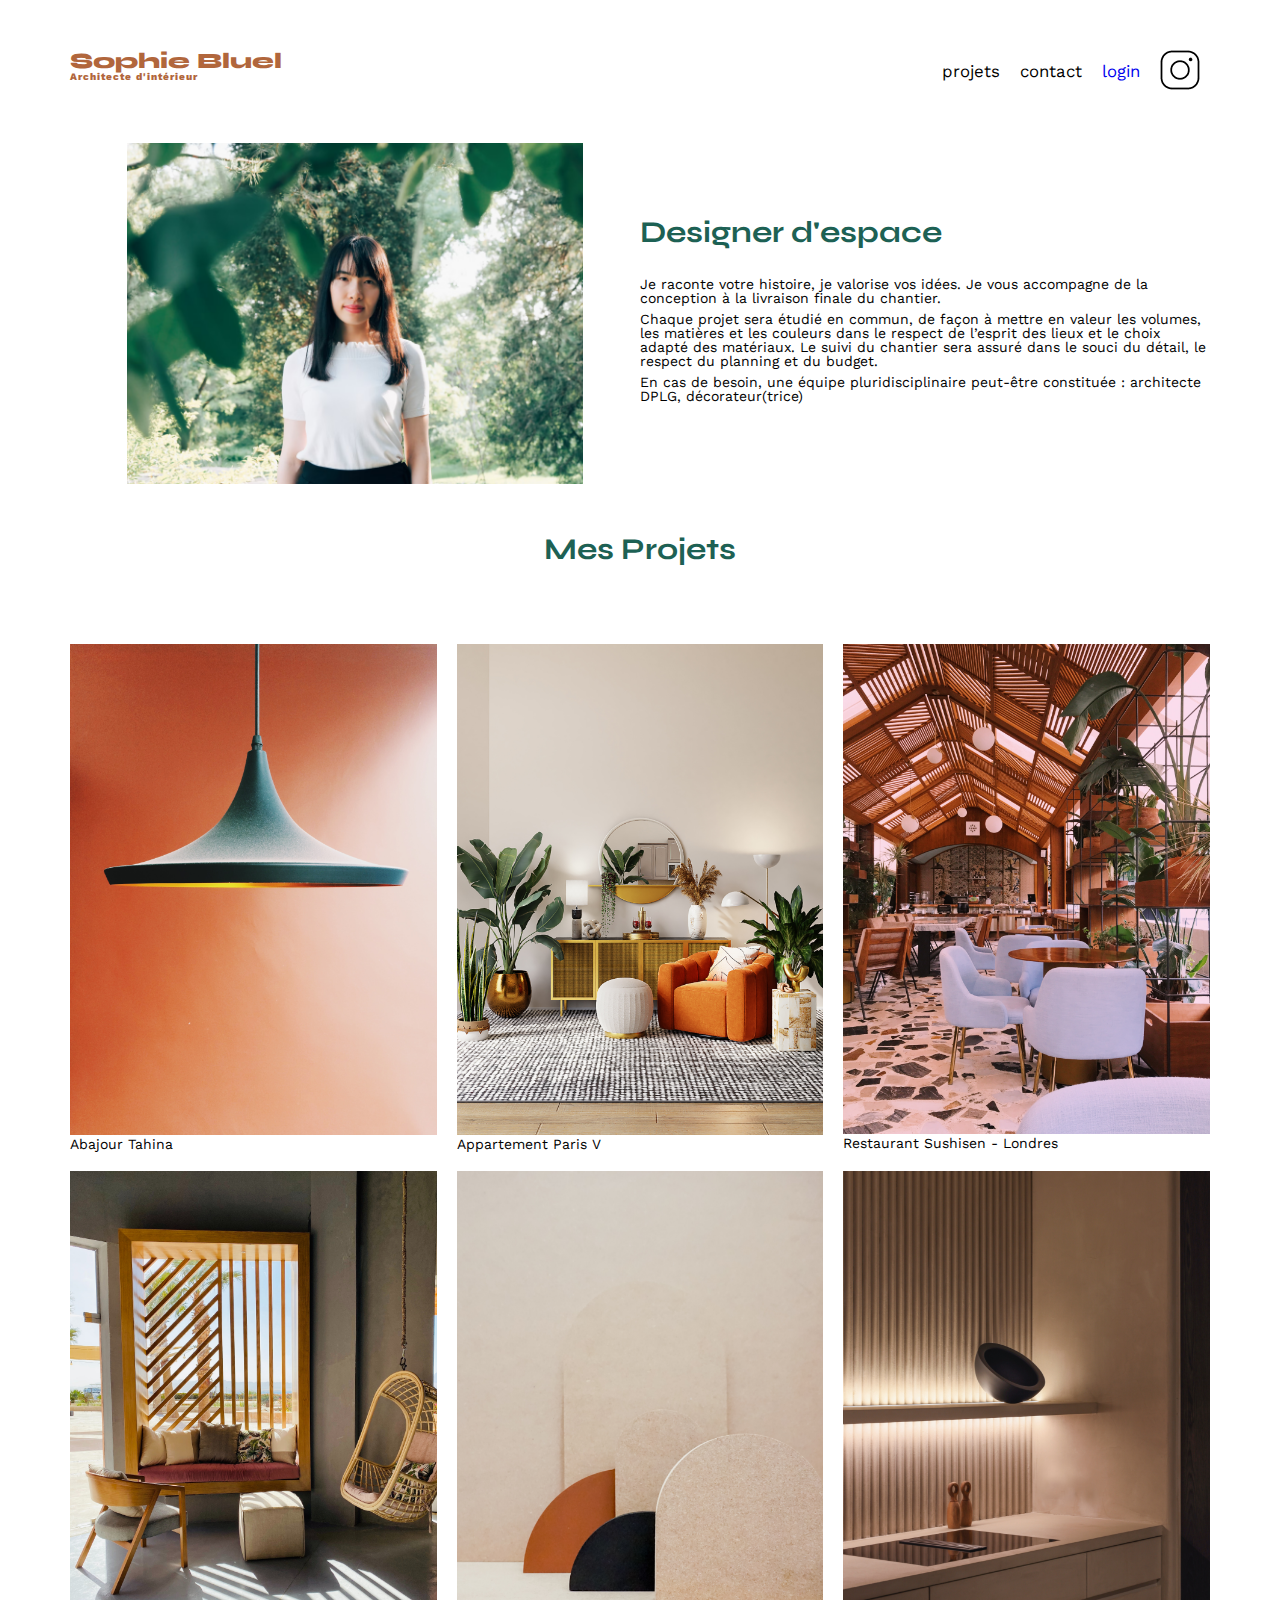
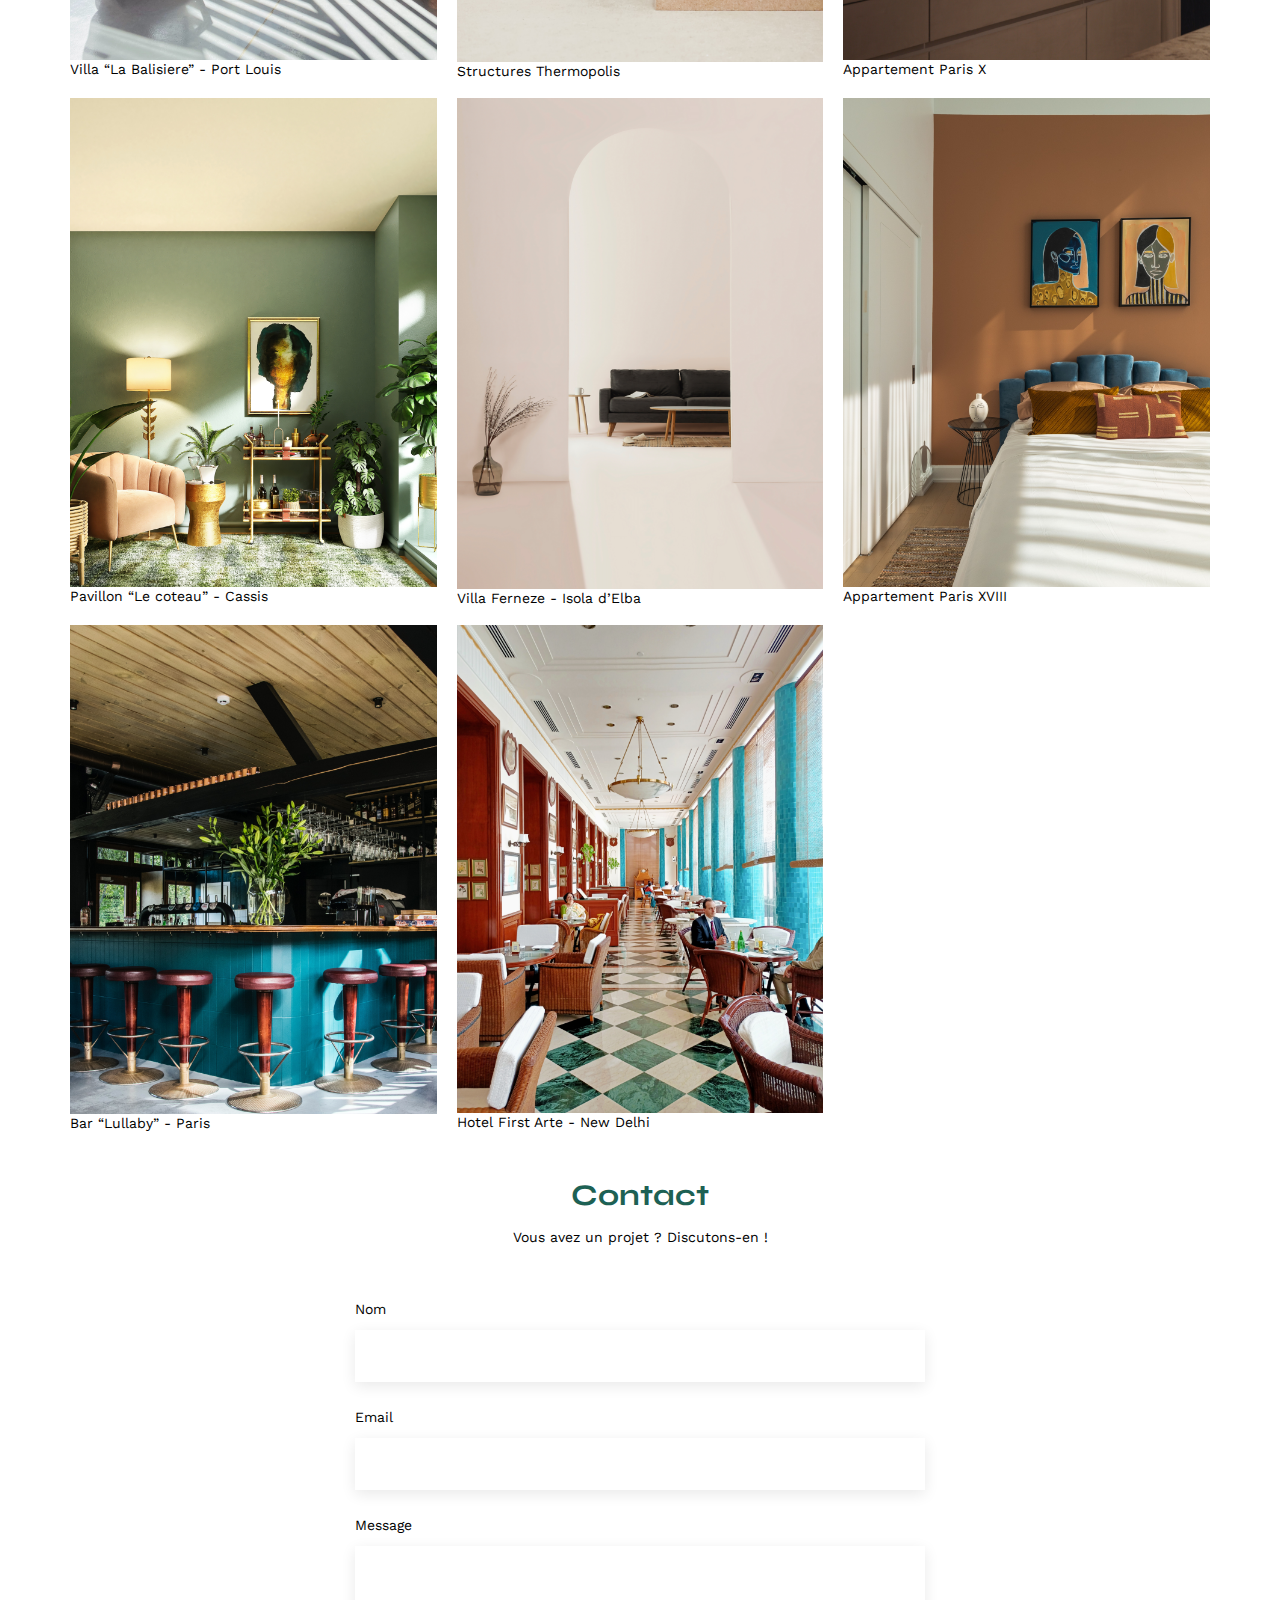
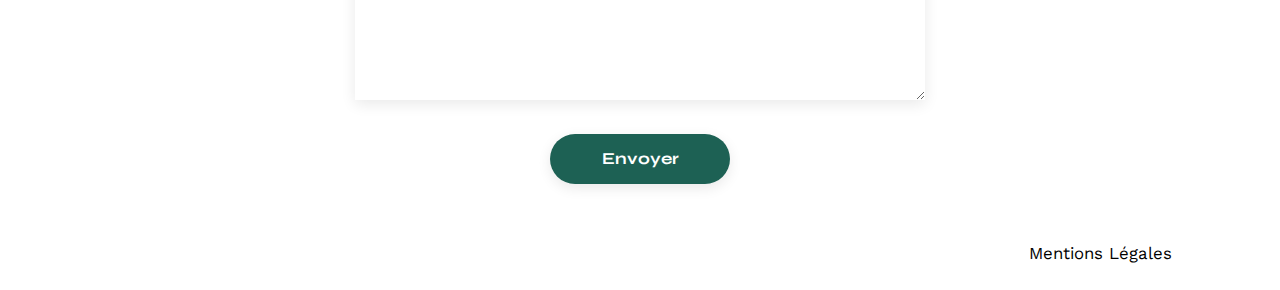
==== FrontEnd/index.html @ b523c358 "ajout boutons filtres via JS" ====
<!DOCTYPE html>
<html lang="fr">
  <head>
    <meta charset="UTF-8" />
    <title>Sophie Bluel - Architecte d'intérieur</title>
    <meta name="viewport" content="width=device-width, initial-scale=1.0" />
    <link rel="preconnect" href="https://fonts.googleapis.com" />
    <link rel="preconnect" href="https://fonts.gstatic.com" crossorigin />
    <link
      href="https://fonts.googleapis.com/css2?family=Syne:wght@700;800&family=Work+Sans&display=swap"
      rel="stylesheet"
    />
    <meta name="description" content="" />
    <link rel="stylesheet" href="./assets/style.css" />
    <script src="./assets/js/script.js" defer></script>
  </head>
  <body class="mode-edit">
    <header>
      <h1>Sophie Bluel <span>Architecte d'intérieur</span></h1>
      <nav>
        <ul>
          <li>projets</li>
          <li>contact</li>
          <li><a href="./login.html">login</a></li>
          <li><img src="./assets/icons/instagram.png" alt="Instagram" /></li>
        </ul>
      </nav>
    </header>
    <main>
      <section id="introduction">
        <figure>
          <img src="./assets/images/sophie-bluel.png" alt="" />
        </figure>
        <article>
          <h2>Designer d'espace</h2>
          <p>
            Je raconte votre histoire, je valorise vos idées. Je vous accompagne
            de la conception à la livraison finale du chantier.
          </p>
          <p>
            Chaque projet sera étudié en commun, de façon à mettre en valeur les
            volumes, les matières et les couleurs dans le respect de l’esprit
            des lieux et le choix adapté des matériaux. Le suivi du chantier
            sera assuré dans le souci du détail, le respect du planning et du
            budget.
          </p>
          <p>
            En cas de besoin, une équipe pluridisciplinaire peut-être constituée
            : architecte DPLG, décorateur(trice)
          </p>
        </article>
      </section>
      <section id="portfolio">
        <h2>Mes Projets</h2>
        <div class="filtres">
          <!--<button class="filtre active tous" data-attribute-toto="lulu" >Tous</button>
			<button class="filtre objets">Objets</button>
			<button class="filtre appartements">Appartements</button>
			<button class="filtre hotels-restaurants">Hôtel & Restaurants</button>-->
        </div>
        <div class="gallery">
          <figure>
            <img src="assets/images/abajour-tahina.png" alt="Abajour Tahina" />
            <figcaption>Abajour Tahina</figcaption>
          </figure>
          <figure>
            <img
              src="assets/images/appartement-paris-v.png"
              alt="Appartement Paris V"
            />
            <figcaption>Appartement Paris V</figcaption>
          </figure>
          <figure>
            <img
              src="assets/images/restaurant-sushisen-londres.png"
              alt="Restaurant Sushisen - Londres"
            />
            <figcaption>Restaurant Sushisen - Londres</figcaption>
          </figure>
          <figure>
            <img
              src="assets/images/la-balisiere.png"
              alt="Villa “La Balisiere” - Port Louis"
            />
            <figcaption>Villa “La Balisiere” - Port Louis</figcaption>
          </figure>
          <figure>
            <img
              src="assets/images/structures-thermopolis.png"
              alt="Structures Thermopolis"
            />
            <figcaption>Structures Thermopolis</figcaption>
          </figure>
          <figure>
            <img
              src="assets/images/appartement-paris-x.png"
              alt="Appartement Paris X"
            />
            <figcaption>Appartement Paris X</figcaption>
          </figure>
          <figure>
            <img
              src="assets/images/le-coteau-cassis.png"
              alt="Pavillon “Le coteau” - Cassis"
            />
            <figcaption>Pavillon “Le coteau” - Cassis</figcaption>
          </figure>
          <figure>
            <img
              src="assets/images/villa-ferneze.png"
              alt="Villa Ferneze - Isola d’Elba"
            />
            <figcaption>Villa Ferneze - Isola d’Elba</figcaption>
          </figure>
          <figure>
            <img
              src="assets/images/appartement-paris-xviii.png"
              alt="Appartement Paris XVIII"
            />
            <figcaption>Appartement Paris XVIII</figcaption>
          </figure>
          <figure>
            <img
              src="assets/images/bar-lullaby-paris.png"
              alt="Bar “Lullaby” - Paris"
            />
            <figcaption>Bar “Lullaby” - Paris</figcaption>
          </figure>
          <figure>
            <img
              src="assets/images/hotel-first-arte-new-delhi.png"
              alt="Hotel First Arte - New Delhi"
            />
            <figcaption>Hotel First Arte - New Delhi</figcaption>
          </figure>
        </div>
      </section>
      <section id="contact">
        <h2>Contact</h2>
        <p>Vous avez un projet ? Discutons-en !</p>
        <form action="#" method="post">
          <label for="name">Nom</label>
          <input type="text" name="name" id="name" />
          <label for="email">Email</label>
          <input type="email" name="email" id="email" />
          <label for="message">Message</label>
          <textarea name="message" id="message" cols="30" rows="10"></textarea>
          <input type="submit" value="Envoyer" />
        </form>
      </section>
    </main>

    <footer>
      <nav>
        <ul>
          <li>Mentions Légales</li>
        </ul>
      </nav>
    </footer>
  </body>
</html>
---- FrontEnd/assets/style.css ----
/* http://meyerweb.com/eric/tools/css/reset/
   v2.0 | 20110126
   License: none (public domain)
*/

html, body, div, span, applet, object, iframe,
h1, h2, h3, h4, h5, h6, p, blockquote, pre,
a, abbr, acronym, address, big, cite, code,
del, dfn, em, img, ins, kbd, q, s, samp,
small, strike, strong, sub, sup, tt, var,
b, u, i, center,
dl, dt, dd, ol, ul, li,
fieldset, form, label, legend,
table, caption, tbody, tfoot, thead, tr, th, td,
article, aside, canvas, details, embed,
figure, figcaption, footer, header, hgroup,
menu, nav, output, ruby, section, summary,
time, mark, audio, video {
	margin: 0;
	padding: 0;
	border: 0;
	font-size: 100%;
	font: inherit;
	vertical-align: baseline;
}
/* HTML5 display-role reset for older browsers */
article, aside, details, figcaption, figure,
footer, header, hgroup, menu, nav, section {
	display: block;
}
body {
	line-height: 1;
}
ol, ul {
	list-style: none;
}
blockquote, q {
	quotes: none;
}
blockquote:before, blockquote:after,
q:before, q:after {
	content: '';
	content: none;
}
table {
	border-collapse: collapse;
	border-spacing: 0;
}
/** end reset css**/
body {
	max-width: 1140px;
	margin:auto;
	font-family: 'Work Sans' ;
	font-size: 14px;
}
header {
	display: flex;
	justify-content: space-between;
	margin: 50px 0
}
section {
	margin: 50px 0
}

h1{
	display: flex;
	flex-direction: column;
	font-family: 'Syne';
	font-size: 22px;
	font-weight: 800;
	color: #B1663C
}

h1 > span {
	font-family: 'Work Sans';
	font-size:10px;
	letter-spacing: 0.1em;
;
}

h2{
	font-family: 'Syne';
	font-weight: 700;
	font-size: 30px;
	color: #1D6154
}
nav ul {
	display: flex;
	align-items: center;
	list-style-type: none;

}
nav li {
	padding: 0 10px;
	font-size: 1.2em;
}

nav a {
	text-decoration: none;
}

li:hover {
	color: #B1663C;
}
#introduction {
	display: flex;
	align-items: center;
}
#introduction figure {
	flex: 1
}
#introduction img {
	display: block;
	margin: auto;
	width: 80%;
}

#introduction article {
	flex: 1
}
#introduction h2 {
	margin-bottom: 1em;
}

#introduction p {
	margin-bottom: 0.5em;
}
#portfolio h2 {
	text-align: center;
	margin-bottom: 1em;
}

.filtres {
	display: flex;
	justify-content: center;
	gap: 10px;
	margin-bottom: 50px;
}

.filtres button {
	border-radius: 60px;
	height: 37px;
	width: auto;
	color: #1d6154;
	background-color: white;
	font-size: 16px;
	font-weight: bold;
}

.gallery {
	width: 100%;
	display: grid;
	grid-template-columns: 1fr 1fr 1fr;
	grid-column-gap: 20px;
	grid-row-gap: 20px;
}

.gallery img {
	width: 100%;

}
#contact {
	width: 50%;
margin: auto;
}
#contact > * {
	text-align: center;

}
#contact h2{
	margin-bottom: 20px;
}
#contact form {
	text-align: left;
	margin-top:30px;
	display: flex;
	flex-direction: column;
}

#contact input {
	height: 50px;
	font-size: 1.2em;
	border: none;
	box-shadow: 0px 4px 14px rgba(0, 0, 0, 0.09);
}
#contact label {
	margin: 2em 0 1em 0;
}
#contact textarea {
	border: none;
	box-shadow: 0px 4px 14px rgba(0, 0, 0, 0.09);
}

input[type="submit"]{
	font-family: 'Syne';
	font-weight: 700;
	color: white;
	background-color: #1D6154;
	margin : 2em auto ;
	width: 180px;
	text-align: center;
	border-radius: 60px ;
}

footer nav ul {
	display: flex;
	justify-content: flex-end;
	margin: 2em
}
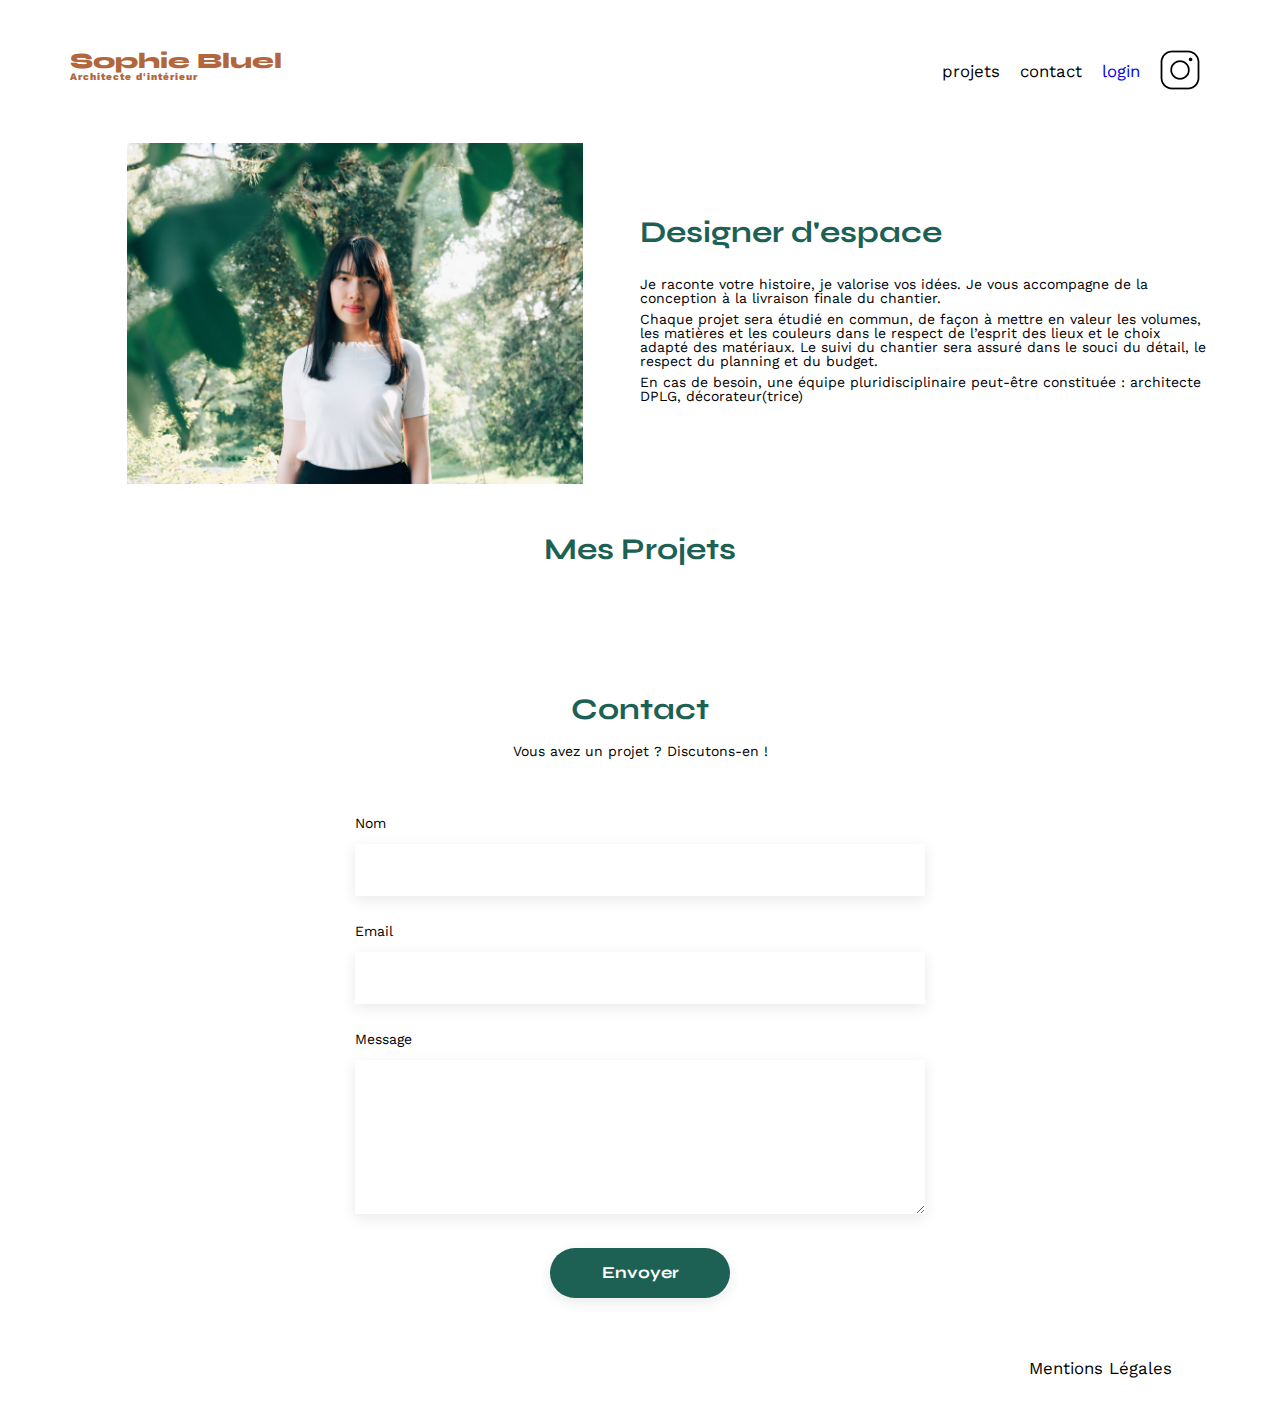
==== commit 7a8578e6: "Générer works sur HTML" ====
--- a/FrontEnd/index.html
+++ b/FrontEnd/index.html
@@ -59,7 +59,7 @@
 			<button class="filtre hotels-restaurants">Hôtel & Restaurants</button>-->
         </div>
         <div class="gallery">
-          <figure>
+          <!--<figure>
             <img src="assets/images/abajour-tahina.png" alt="Abajour Tahina" />
             <figcaption>Abajour Tahina</figcaption>
           </figure>
@@ -132,7 +132,7 @@
               alt="Hotel First Arte - New Delhi"
             />
             <figcaption>Hotel First Arte - New Delhi</figcaption>
-          </figure>
+          </figure>-->
         </div>
       </section>
       <section id="contact">
--- a/FrontEnd/assets/style.css
+++ b/FrontEnd/assets/style.css
@@ -3,208 +3,289 @@
    License: none (public domain)
 */
 
-html, body, div, span, applet, object, iframe,
-h1, h2, h3, h4, h5, h6, p, blockquote, pre,
-a, abbr, acronym, address, big, cite, code,
-del, dfn, em, img, ins, kbd, q, s, samp,
-small, strike, strong, sub, sup, tt, var,
-b, u, i, center,
-dl, dt, dd, ol, ul, li,
-fieldset, form, label, legend,
-table, caption, tbody, tfoot, thead, tr, th, td,
-article, aside, canvas, details, embed,
-figure, figcaption, footer, header, hgroup,
-menu, nav, output, ruby, section, summary,
-time, mark, audio, video {
-	margin: 0;
-	padding: 0;
-	border: 0;
-	font-size: 100%;
-	font: inherit;
-	vertical-align: baseline;
+html,
+body,
+div,
+span,
+applet,
+object,
+iframe,
+h1,
+h2,
+h3,
+h4,
+h5,
+h6,
+p,
+blockquote,
+pre,
+a,
+abbr,
+acronym,
+address,
+big,
+cite,
+code,
+del,
+dfn,
+em,
+img,
+ins,
+kbd,
+q,
+s,
+samp,
+small,
+strike,
+strong,
+sub,
+sup,
+tt,
+var,
+b,
+u,
+i,
+center,
+dl,
+dt,
+dd,
+ol,
+ul,
+li,
+fieldset,
+form,
+label,
+legend,
+table,
+caption,
+tbody,
+tfoot,
+thead,
+tr,
+th,
+td,
+article,
+aside,
+canvas,
+details,
+embed,
+figure,
+figcaption,
+footer,
+header,
+hgroup,
+menu,
+nav,
+output,
+ruby,
+section,
+summary,
+time,
+mark,
+audio,
+video {
+  margin: 0;
+  padding: 0;
+  border: 0;
+  font-size: 100%;
+  font: inherit;
+  vertical-align: baseline;
 }
 /* HTML5 display-role reset for older browsers */
-article, aside, details, figcaption, figure,
-footer, header, hgroup, menu, nav, section {
-	display: block;
+article,
+aside,
+details,
+figcaption,
+figure,
+footer,
+header,
+hgroup,
+menu,
+nav,
+section {
+  display: block;
 }
 body {
-	line-height: 1;
-}
-ol, ul {
-	list-style: none;
-}
-blockquote, q {
-	quotes: none;
-}
-blockquote:before, blockquote:after,
-q:before, q:after {
-	content: '';
-	content: none;
+  line-height: 1;
+}
+ol,
+ul {
+  list-style: none;
+}
+blockquote,
+q {
+  quotes: none;
+}
+blockquote:before,
+blockquote:after,
+q:before,
+q:after {
+  content: "";
+  content: none;
 }
 table {
-	border-collapse: collapse;
-	border-spacing: 0;
+  border-collapse: collapse;
+  border-spacing: 0;
 }
 /** end reset css**/
 body {
-	max-width: 1140px;
-	margin:auto;
-	font-family: 'Work Sans' ;
-	font-size: 14px;
+  max-width: 1140px;
+  margin: auto;
+  font-family: "Work Sans";
+  font-size: 14px;
 }
 header {
-	display: flex;
-	justify-content: space-between;
-	margin: 50px 0
+  display: flex;
+  justify-content: space-between;
+  margin: 50px 0;
 }
 section {
-	margin: 50px 0
-}
-
-h1{
-	display: flex;
-	flex-direction: column;
-	font-family: 'Syne';
-	font-size: 22px;
-	font-weight: 800;
-	color: #B1663C
+  margin: 50px 0;
+}
+
+h1 {
+  display: flex;
+  flex-direction: column;
+  font-family: "Syne";
+  font-size: 22px;
+  font-weight: 800;
+  color: #b1663c;
 }
 
 h1 > span {
-	font-family: 'Work Sans';
-	font-size:10px;
-	letter-spacing: 0.1em;
-;
-}
-
-h2{
-	font-family: 'Syne';
-	font-weight: 700;
-	font-size: 30px;
-	color: #1D6154
+  font-family: "Work Sans";
+  font-size: 10px;
+  letter-spacing: 0.1em;
+}
+
+h2 {
+  font-family: "Syne";
+  font-weight: 700;
+  font-size: 30px;
+  color: #1d6154;
 }
 nav ul {
-	display: flex;
-	align-items: center;
-	list-style-type: none;
-
+  display: flex;
+  align-items: center;
+  list-style-type: none;
 }
 nav li {
-	padding: 0 10px;
-	font-size: 1.2em;
+  padding: 0 10px;
+  font-size: 1.2em;
 }
 
 nav a {
-	text-decoration: none;
+  text-decoration: none;
 }
 
 li:hover {
-	color: #B1663C;
+  color: #b1663c;
 }
 #introduction {
-	display: flex;
-	align-items: center;
+  display: flex;
+  align-items: center;
 }
 #introduction figure {
-	flex: 1
+  flex: 1;
 }
 #introduction img {
-	display: block;
-	margin: auto;
-	width: 80%;
+  display: block;
+  margin: auto;
+  width: 80%;
 }
 
 #introduction article {
-	flex: 1
+  flex: 1;
 }
 #introduction h2 {
-	margin-bottom: 1em;
+  margin-bottom: 1em;
 }
 
 #introduction p {
-	margin-bottom: 0.5em;
+  margin-bottom: 0.5em;
 }
 #portfolio h2 {
-	text-align: center;
-	margin-bottom: 1em;
+  text-align: center;
+  margin-bottom: 1em;
 }
 
 .filtres {
-	display: flex;
-	justify-content: center;
-	gap: 10px;
-	margin-bottom: 50px;
+  display: flex;
+  justify-content: center;
+  gap: 10px;
+  margin-bottom: 50px;
 }
 
 .filtres button {
-	border-radius: 60px;
-	height: 37px;
-	width: auto;
-	color: #1d6154;
-	background-color: white;
-	font-size: 16px;
-	font-weight: bold;
+  border-radius: 60px;
+  height: 37px;
+  width: auto;
+  color: #1d6154;
+  background-color: white;
+  font-size: 16px;
+  font-weight: bold;
+}
+
+button .active {
+  background-color: #1d6154;
+  color: white;
 }
 
 .gallery {
-	width: 100%;
-	display: grid;
-	grid-template-columns: 1fr 1fr 1fr;
-	grid-column-gap: 20px;
-	grid-row-gap: 20px;
+  width: 100%;
+  display: grid;
+  grid-template-columns: 1fr 1fr 1fr;
+  grid-column-gap: 20px;
+  grid-row-gap: 20px;
 }
 
 .gallery img {
-	width: 100%;
-
+  width: 100%;
 }
 #contact {
-	width: 50%;
-margin: auto;
+  width: 50%;
+  margin: auto;
 }
 #contact > * {
-	text-align: center;
-
-}
-#contact h2{
-	margin-bottom: 20px;
+  text-align: center;
+}
+#contact h2 {
+  margin-bottom: 20px;
 }
 #contact form {
-	text-align: left;
-	margin-top:30px;
-	display: flex;
-	flex-direction: column;
+  text-align: left;
+  margin-top: 30px;
+  display: flex;
+  flex-direction: column;
 }
 
 #contact input {
-	height: 50px;
-	font-size: 1.2em;
-	border: none;
-	box-shadow: 0px 4px 14px rgba(0, 0, 0, 0.09);
+  height: 50px;
+  font-size: 1.2em;
+  border: none;
+  box-shadow: 0px 4px 14px rgba(0, 0, 0, 0.09);
 }
 #contact label {
-	margin: 2em 0 1em 0;
+  margin: 2em 0 1em 0;
 }
 #contact textarea {
-	border: none;
-	box-shadow: 0px 4px 14px rgba(0, 0, 0, 0.09);
-}
-
-input[type="submit"]{
-	font-family: 'Syne';
-	font-weight: 700;
-	color: white;
-	background-color: #1D6154;
-	margin : 2em auto ;
-	width: 180px;
-	text-align: center;
-	border-radius: 60px ;
+  border: none;
+  box-shadow: 0px 4px 14px rgba(0, 0, 0, 0.09);
+}
+
+input[type="submit"] {
+  font-family: "Syne";
+  font-weight: 700;
+  color: white;
+  background-color: #1d6154;
+  margin: 2em auto;
+  width: 180px;
+  text-align: center;
+  border-radius: 60px;
 }
 
 footer nav ul {
-	display: flex;
-	justify-content: flex-end;
-	margin: 2em
-}
-
+  display: flex;
+  justify-content: flex-end;
+  margin: 2em;
+}
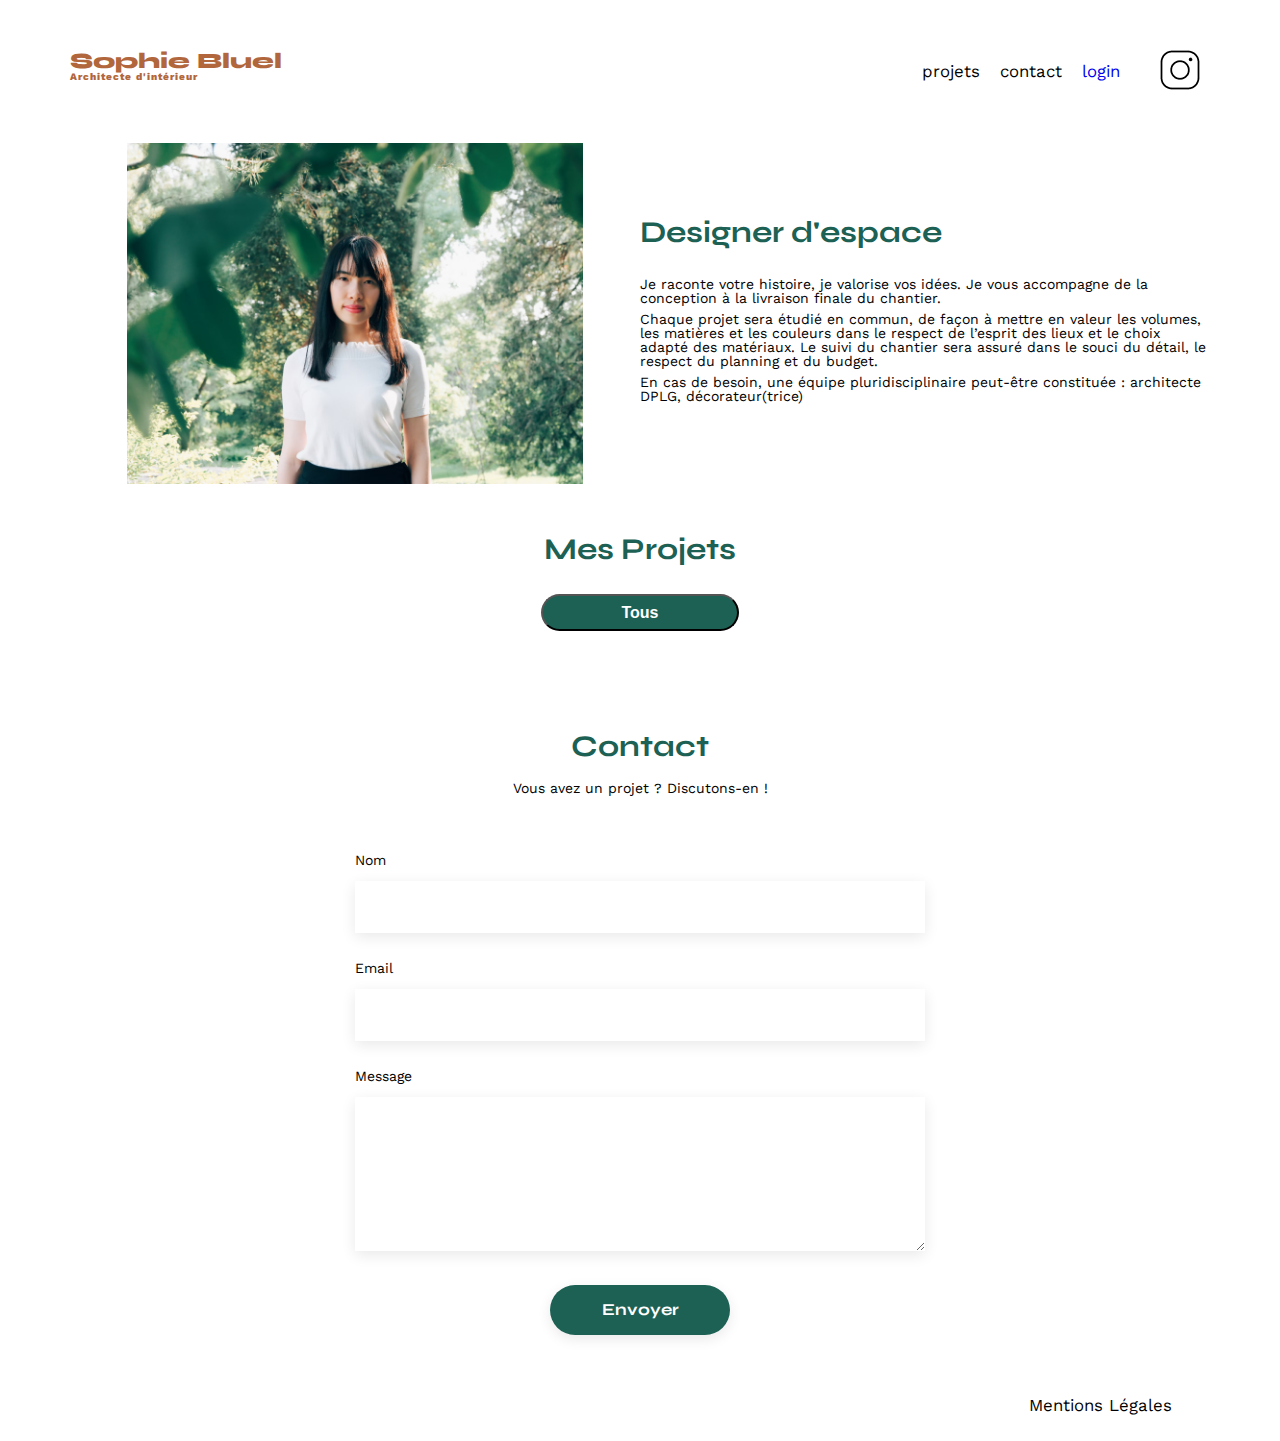
==== commit 3040d461: "MAJ fichier index pour mode edit" ====
--- a/FrontEnd/index.html
+++ b/FrontEnd/index.html
@@ -11,20 +11,36 @@
       rel="stylesheet"
     />
     <meta name="description" content="" />
+    <link
+      rel="stylesheet"
+      href="https://cdnjs.cloudflare.com/ajax/libs/font-awesome/6.0.0/css/all.min.css"
+    />
     <link rel="stylesheet" href="./assets/style.css" />
+    <link rel="stylesheet" href="./assets/mode-edit.css" />
     <script src="./assets/js/script.js" defer></script>
   </head>
-  <body class="mode-edit">
+  <body>
     <header>
-      <h1>Sophie Bluel <span>Architecte d'intérieur</span></h1>
-      <nav>
-        <ul>
-          <li>projets</li>
-          <li>contact</li>
-          <li><a href="./login.html">login</a></li>
-          <li><img src="./assets/icons/instagram.png" alt="Instagram" /></li>
-        </ul>
-      </nav>
+      <div class="edit-mode">
+        <i class="fa-solid fa-pen-to-square"></i>
+        <p>Mode édition</p>
+      </div>
+      <div class="header">
+        <h1>Sophie Bluel <span>Architecte d'intérieur</span></h1>
+        <nav>
+          <ul>
+            <li>projets</li>
+            <li>contact</li>
+            <li>
+              <a href="./login.html"><span class="login">login</span></a>
+            </li>
+            <li>
+              <a href=""><span class="logout">logout</span></a>
+            </li>
+            <li><img src="./assets/icons/instagram.png" alt="Instagram" /></li>
+          </ul>
+        </nav>
+      </div>
     </header>
     <main>
       <section id="introduction">
@@ -51,89 +67,15 @@
         </article>
       </section>
       <section id="portfolio">
-        <h2>Mes Projets</h2>
-        <div class="filtres">
-          <!--<button class="filtre active tous" data-attribute-toto="lulu" >Tous</button>
-			<button class="filtre objets">Objets</button>
-			<button class="filtre appartements">Appartements</button>
-			<button class="filtre hotels-restaurants">Hôtel & Restaurants</button>-->
+        <div class="projet">
+          <h2>Mes Projets</h2>
+          <span class="modification"
+            ><i class="fa-solid fa-pen-to-square"></i>
+            <p>Modifier</p>
+          </span>
         </div>
-        <div class="gallery">
-          <!--<figure>
-            <img src="assets/images/abajour-tahina.png" alt="Abajour Tahina" />
-            <figcaption>Abajour Tahina</figcaption>
-          </figure>
-          <figure>
-            <img
-              src="assets/images/appartement-paris-v.png"
-              alt="Appartement Paris V"
-            />
-            <figcaption>Appartement Paris V</figcaption>
-          </figure>
-          <figure>
-            <img
-              src="assets/images/restaurant-sushisen-londres.png"
-              alt="Restaurant Sushisen - Londres"
-            />
-            <figcaption>Restaurant Sushisen - Londres</figcaption>
-          </figure>
-          <figure>
-            <img
-              src="assets/images/la-balisiere.png"
-              alt="Villa “La Balisiere” - Port Louis"
-            />
-            <figcaption>Villa “La Balisiere” - Port Louis</figcaption>
-          </figure>
-          <figure>
-            <img
-              src="assets/images/structures-thermopolis.png"
-              alt="Structures Thermopolis"
-            />
-            <figcaption>Structures Thermopolis</figcaption>
-          </figure>
-          <figure>
-            <img
-              src="assets/images/appartement-paris-x.png"
-              alt="Appartement Paris X"
-            />
-            <figcaption>Appartement Paris X</figcaption>
-          </figure>
-          <figure>
-            <img
-              src="assets/images/le-coteau-cassis.png"
-              alt="Pavillon “Le coteau” - Cassis"
-            />
-            <figcaption>Pavillon “Le coteau” - Cassis</figcaption>
-          </figure>
-          <figure>
-            <img
-              src="assets/images/villa-ferneze.png"
-              alt="Villa Ferneze - Isola d’Elba"
-            />
-            <figcaption>Villa Ferneze - Isola d’Elba</figcaption>
-          </figure>
-          <figure>
-            <img
-              src="assets/images/appartement-paris-xviii.png"
-              alt="Appartement Paris XVIII"
-            />
-            <figcaption>Appartement Paris XVIII</figcaption>
-          </figure>
-          <figure>
-            <img
-              src="assets/images/bar-lullaby-paris.png"
-              alt="Bar “Lullaby” - Paris"
-            />
-            <figcaption>Bar “Lullaby” - Paris</figcaption>
-          </figure>
-          <figure>
-            <img
-              src="assets/images/hotel-first-arte-new-delhi.png"
-              alt="Hotel First Arte - New Delhi"
-            />
-            <figcaption>Hotel First Arte - New Delhi</figcaption>
-          </figure>-->
-        </div>
+        <div class="filtres"></div>
+        <div class="gallery"></div>
       </section>
       <section id="contact">
         <h2>Contact</h2>
--- a/FrontEnd/assets/style.css
+++ b/FrontEnd/assets/style.css
@@ -134,11 +134,21 @@
   font-family: "Work Sans";
   font-size: 14px;
 }
-header {
+
+.edit-mode {
+  display: none;
+}
+
+.logout {
+  display: none;
+}
+
+.header {
   display: flex;
   justify-content: space-between;
   margin: 50px 0;
 }
+
 section {
   margin: 50px 0;
 }
@@ -209,11 +219,19 @@
   margin-bottom: 1em;
 }
 
+.modification {
+  display: none;
+}
+
 .filtres {
   display: flex;
   justify-content: center;
   gap: 10px;
   margin-bottom: 50px;
+}
+
+button:hover {
+  cursor: pointer;
 }
 
 .filtres button {
@@ -226,7 +244,20 @@
   font-weight: bold;
 }
 
-button .active {
+.filtres button:first-child,
+button:nth-child(2) {
+  width: 100px;
+}
+
+.filtres button:nth-child(3) {
+  width: 157px;
+}
+
+.filtres button:last-child {
+  width: 198px;
+}
+
+.filtres .active {
   background-color: #1d6154;
   color: white;
 }
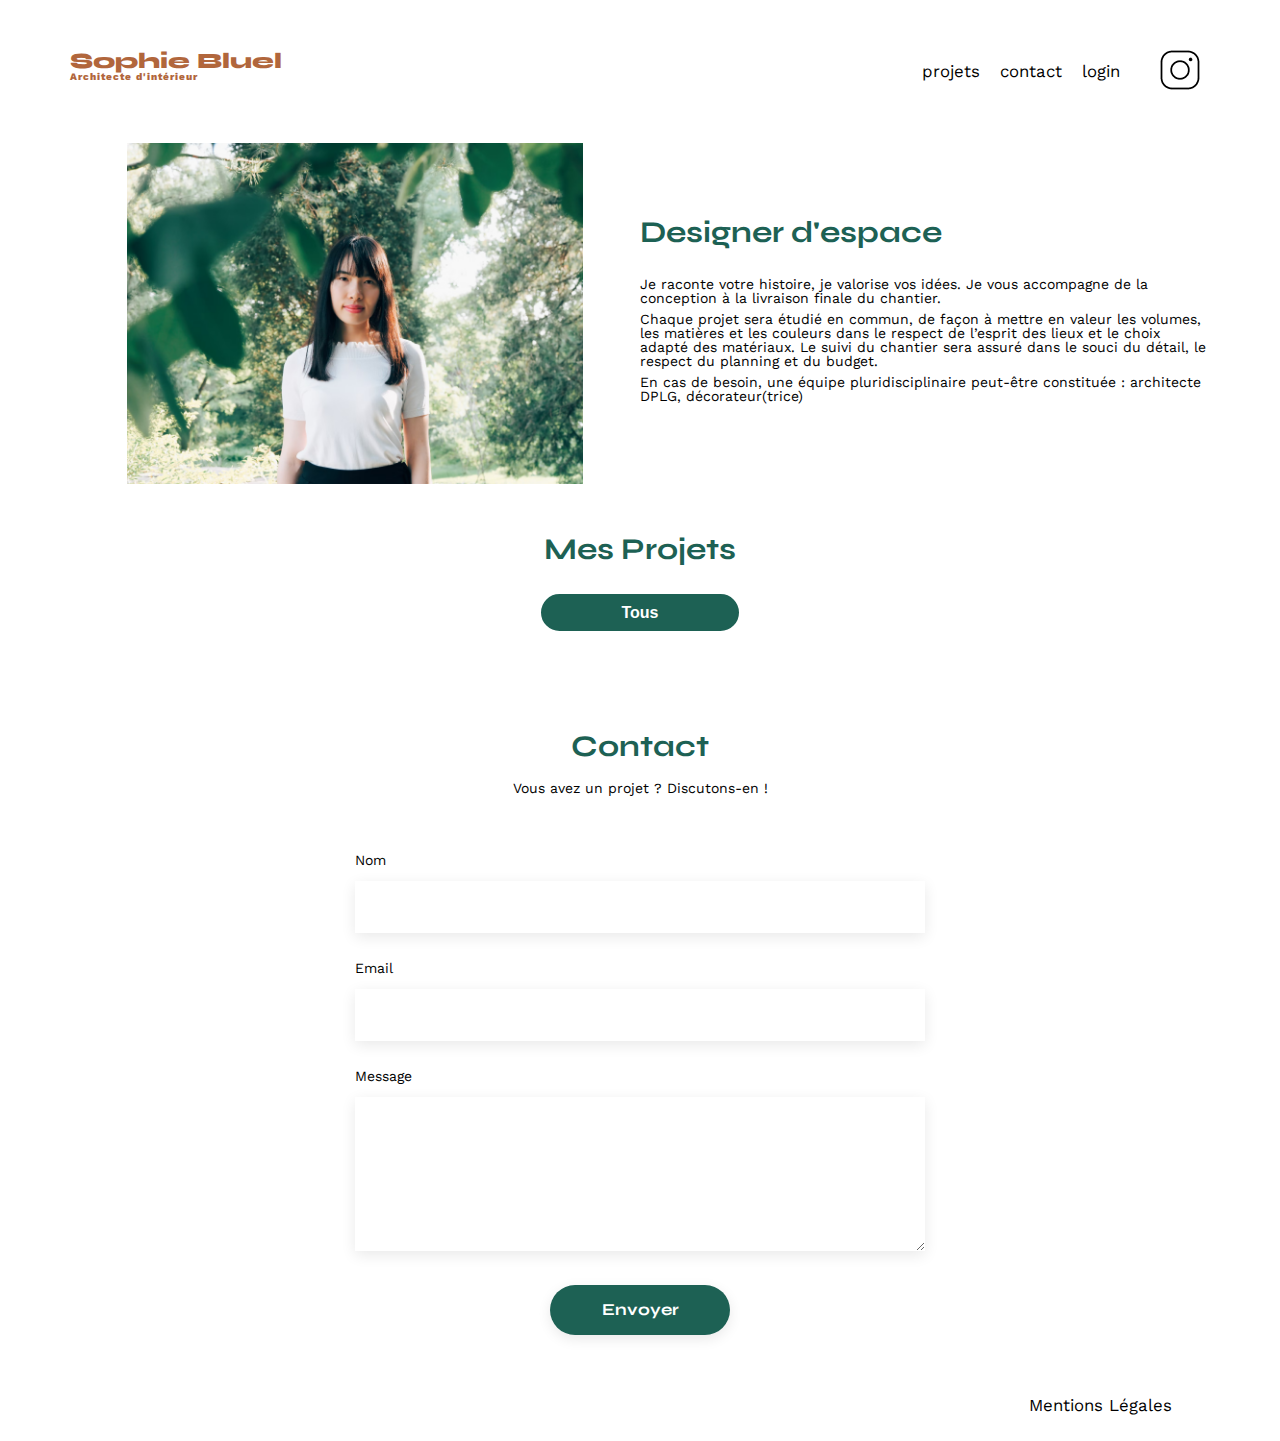
==== commit 78286986: "création et mise en place de la modale" ====
--- a/FrontEnd/index.html
+++ b/FrontEnd/index.html
@@ -17,7 +17,9 @@
     />
     <link rel="stylesheet" href="./assets/style.css" />
     <link rel="stylesheet" href="./assets/mode-edit.css" />
+    <link rel="stylesheet" href="./assets/modal.css" />
     <script src="./assets/js/script.js" defer></script>
+    <script src="./assets/js/modal.js" defer></script>
   </head>
   <body>
     <header>
@@ -29,8 +31,8 @@
         <h1>Sophie Bluel <span>Architecte d'intérieur</span></h1>
         <nav>
           <ul>
-            <li>projets</li>
-            <li>contact</li>
+            <li><a href="#portfolio">projets</a></li>
+            <li><a href="#contact">contact</a></li>
             <li>
               <a href="./login.html"><span class="login">login</span></a>
             </li>
@@ -71,8 +73,17 @@
           <h2>Mes Projets</h2>
           <span class="modification"
             ><i class="fa-solid fa-pen-to-square"></i>
-            <p>Modifier</p>
+            <a href="" class="modal-btn modal-trigger">Modifier</a>
           </span>
+        </div>
+        <div class="modal-container">
+          <div class="overlay modal-trigger"></div>
+          <div class="modal">
+            <button class="close-modal modal-trigger">X</button>
+            <h3>Galerie photo</h3>
+            <div class="photo"></div>
+            <button class="add-photo">Ajouter une photo</button>
+          </div>
         </div>
         <div class="filtres"></div>
         <div class="gallery"></div>
--- a/FrontEnd/assets/style.css
+++ b/FrontEnd/assets/style.css
@@ -184,12 +184,14 @@
   font-size: 1.2em;
 }
 
-nav a {
+a {
   text-decoration: none;
+  color: black;
 }
 
 li:hover {
   color: #b1663c;
+  cursor: pointer;
 }
 #introduction {
   display: flex;
@@ -242,6 +244,7 @@
   background-color: white;
   font-size: 16px;
   font-weight: bold;
+  border: 2px solid #1d6154;
 }
 
 .filtres button:first-child,
@@ -313,6 +316,7 @@
   width: 180px;
   text-align: center;
   border-radius: 60px;
+  cursor: pointer;
 }
 
 footer nav ul {
@@ -320,3 +324,7 @@
   justify-content: flex-end;
   margin: 2em;
 }
+
+a:hover {
+  color: #b1663c;
+}
--- a/FrontEnd/assets/mode-edit.css
+++ b/FrontEnd/assets/mode-edit.css
@@ -0,0 +1,57 @@
+.mode-edit {
+  height: max-content;
+  width: max-content;
+}
+
+.mode-edit .hover {
+  cursor: pointer;
+}
+
+/*****HEADER*****/
+.mode-edit header {
+  display: flex;
+  flex-direction: column;
+  margin-top: 0;
+}
+
+.mode-edit .header {
+  display: flex;
+  justify-content: space-between;
+  margin: 50px 0;
+}
+
+.mode-edit .edit-mode {
+  display: flex;
+  justify-content: center;
+  align-items: center;
+  gap: 21px;
+  background-color: black;
+  color: white;
+  height: 59px;
+}
+
+.mode-edit .logout {
+  display: inline;
+}
+
+.mode-edit .login {
+  display: none;
+}
+
+/*****MAIN-PORTFOLIO*****/
+.mode-edit .filtres {
+  display: none;
+}
+
+.mode-edit .modification {
+  display: inline-flex;
+  gap: 10px;
+}
+
+.mode-edit .projet {
+  display: flex;
+  justify-content: center;
+  gap: 50px;
+  align-items: baseline;
+  margin: 100px;
+}
--- a/FrontEnd/assets/modal.css
+++ b/FrontEnd/assets/modal.css
@@ -0,0 +1,68 @@
+.modal-container {
+  display: none;
+  position: fixed;
+  top: 0;
+  width: 100vw;
+  height: 100vh;
+}
+
+.modal-container.active {
+  display: block;
+}
+
+.overlay {
+  position: absolute;
+  width: 100%;
+  height: 100%;
+  background-color: #333333d3;
+}
+
+.modal {
+  width: 630px;
+  min-width: 300px;
+  padding: 30px;
+  background-color: #fff;
+  border-radius: 10px;
+  position: absolute;
+  top: 40%;
+  left: 50%;
+  transform: translate(-50%, -50%);
+  display: flex;
+  flex-direction: column;
+  justify-content: center;
+  align-items: center;
+}
+
+.close-modal {
+  padding: 8px 10px;
+  border: none;
+  background: #fff;
+  font-size: 18px;
+  position: absolute;
+  top: 10px;
+  right: 10px;
+  cursor: pointer;
+}
+
+.modal h3 {
+  font-size: 26px;
+}
+
+.photo {
+  border-bottom: 2px solid #b3b3b3;
+  padding: 20px 50px;
+  width: 420px;
+  display: flex;
+  flex-wrap: wrap;
+}
+
+.add-photo {
+  width: 237px;
+  height: 36px;
+  margin-top: 40px;
+  border-radius: 60px;
+  background-color: #1d6154;
+  color: #fff;
+  font-size: 14px;
+  font-weight: bold;
+}
